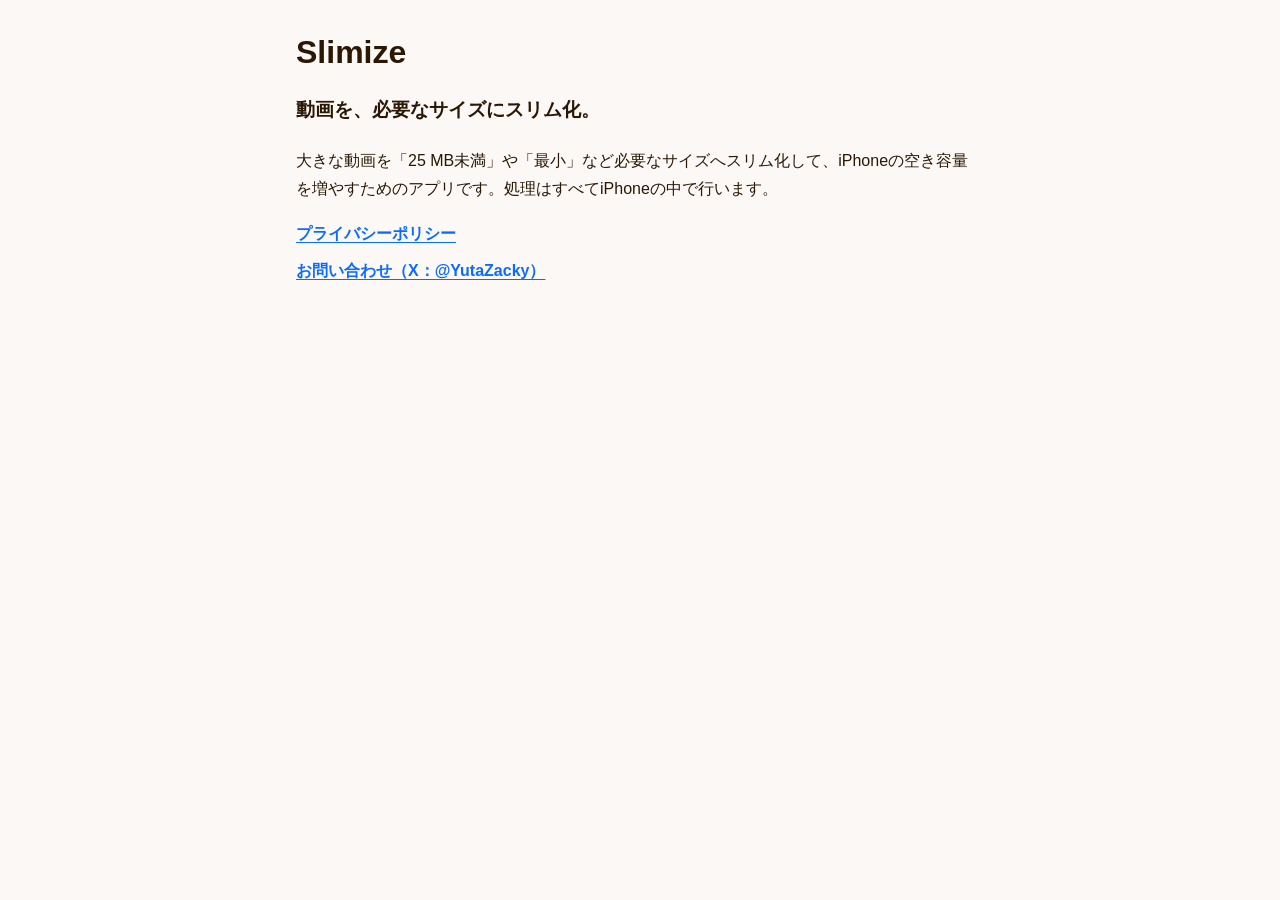
==== index.html @ 3fdb5a39 "Update site" ====
<!doctype html>
<html lang="ja">
<head>
  <meta charset="utf-8">
  <meta name="viewport" content="width=device-width, initial-scale=1">
  <title>Slimize</title>
  <meta name="description" content="動画を、必要なサイズにスリム化。iPhoneの容量を空けるためのアプリ Slimize">
  <link rel="stylesheet" href="style.css">
</head>
<body>
  <main class="page">
    <h1>Slimize</h1>
    <p class="lead">動画を、必要なサイズにスリム化。</p>
    <p>大きな動画を「25 MB未満」や「最小」など必要なサイズへスリム化して、iPhoneの空き容量を増やすためのアプリです。処理はすべてiPhoneの中で行います。</p>

    <ul class="links">
      <li><a href="privacy/">プライバシーポリシー</a></li>
      <li><a href="https://x.com/YutaZacky" rel="noopener">お問い合わせ（X：@YutaZacky）</a></li>
    </ul>
  </main>
</body>
</html>
---- style.css ----
/* 配色はアプリの Theme（docs/Slimize_デザインレギュレーション.md §2）に合わせる。アプリと同じくライトのみ。 */
:root {
  --brand: #ff9500;
  --ink: #2a1804;
  --accent: #0a6cff;
  --background: #fbf8f5;
  --surface: #ffffff;
  --track: #f0e9e1;
  --secondary: #6b5a48;
  color-scheme: light;
}

* { box-sizing: border-box; }

body {
  margin: 0;
  background: var(--background);
  color: var(--ink);
  font-family: -apple-system, BlinkMacSystemFont, "Hiragino Sans", "Hiragino Kaku Gothic ProN", "Noto Sans JP", sans-serif;
  line-height: 1.8;
  -webkit-text-size-adjust: 100%;
}

.page {
  max-width: 720px;
  margin: 0 auto;
  padding: 32px 16px 64px;
}

h1 {
  font-size: 2rem;
  font-weight: 800;
  line-height: 1.3;
  margin: 0 0 8px;
}

h2 {
  font-size: 1.15rem;
  margin: 32px 0 8px;
  padding-bottom: 4px;
  border-bottom: 2px solid var(--track);
}

p, li { overflow-wrap: anywhere; }

ul { padding-left: 1.4em; }

/* 背景色の上の差し色は 4.31:1 のため、リンクは下線＋太字で読みやすさを補う（レギュレーション §2-2） */
a {
  color: var(--accent);
  font-weight: 600;
  text-underline-offset: 3px;
}

.meta, .breadcrumb {
  color: var(--secondary);
  font-size: 0.9rem;
  margin: 0;
}

.lead {
  font-size: 1.2rem;
  font-weight: 700;
}

.card {
  background: var(--surface);
  border-radius: 16px;
  padding: 14px 16px;
  margin-top: 24px;
  box-shadow: 0 1px 3px rgba(42, 24, 4, 0.06);
}

.card h2 {
  margin-top: 0;
  border-bottom: none;
}

.links { list-style: none; padding: 0; }
.links li { margin: 8px 0; }

hr {
  border: none;
  border-top: 2px solid var(--track);
  margin: 48px 0 0;
}
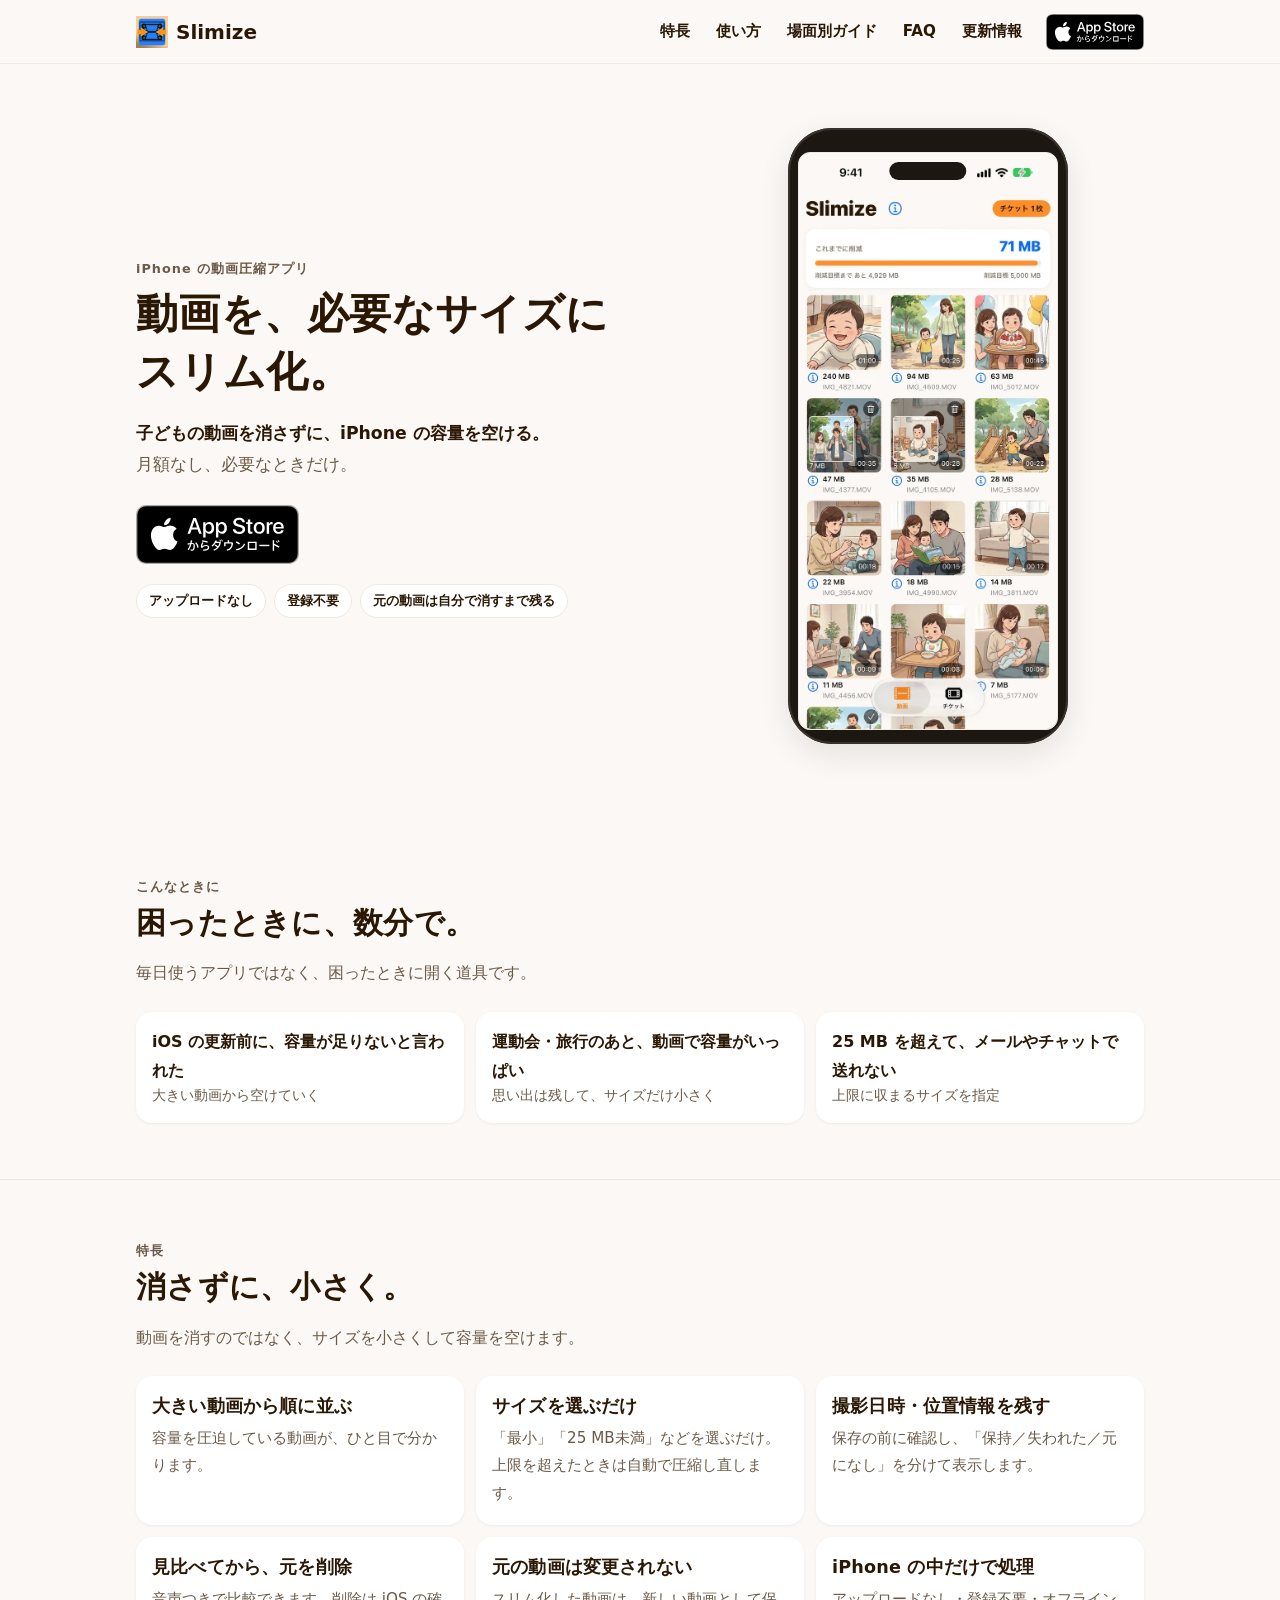
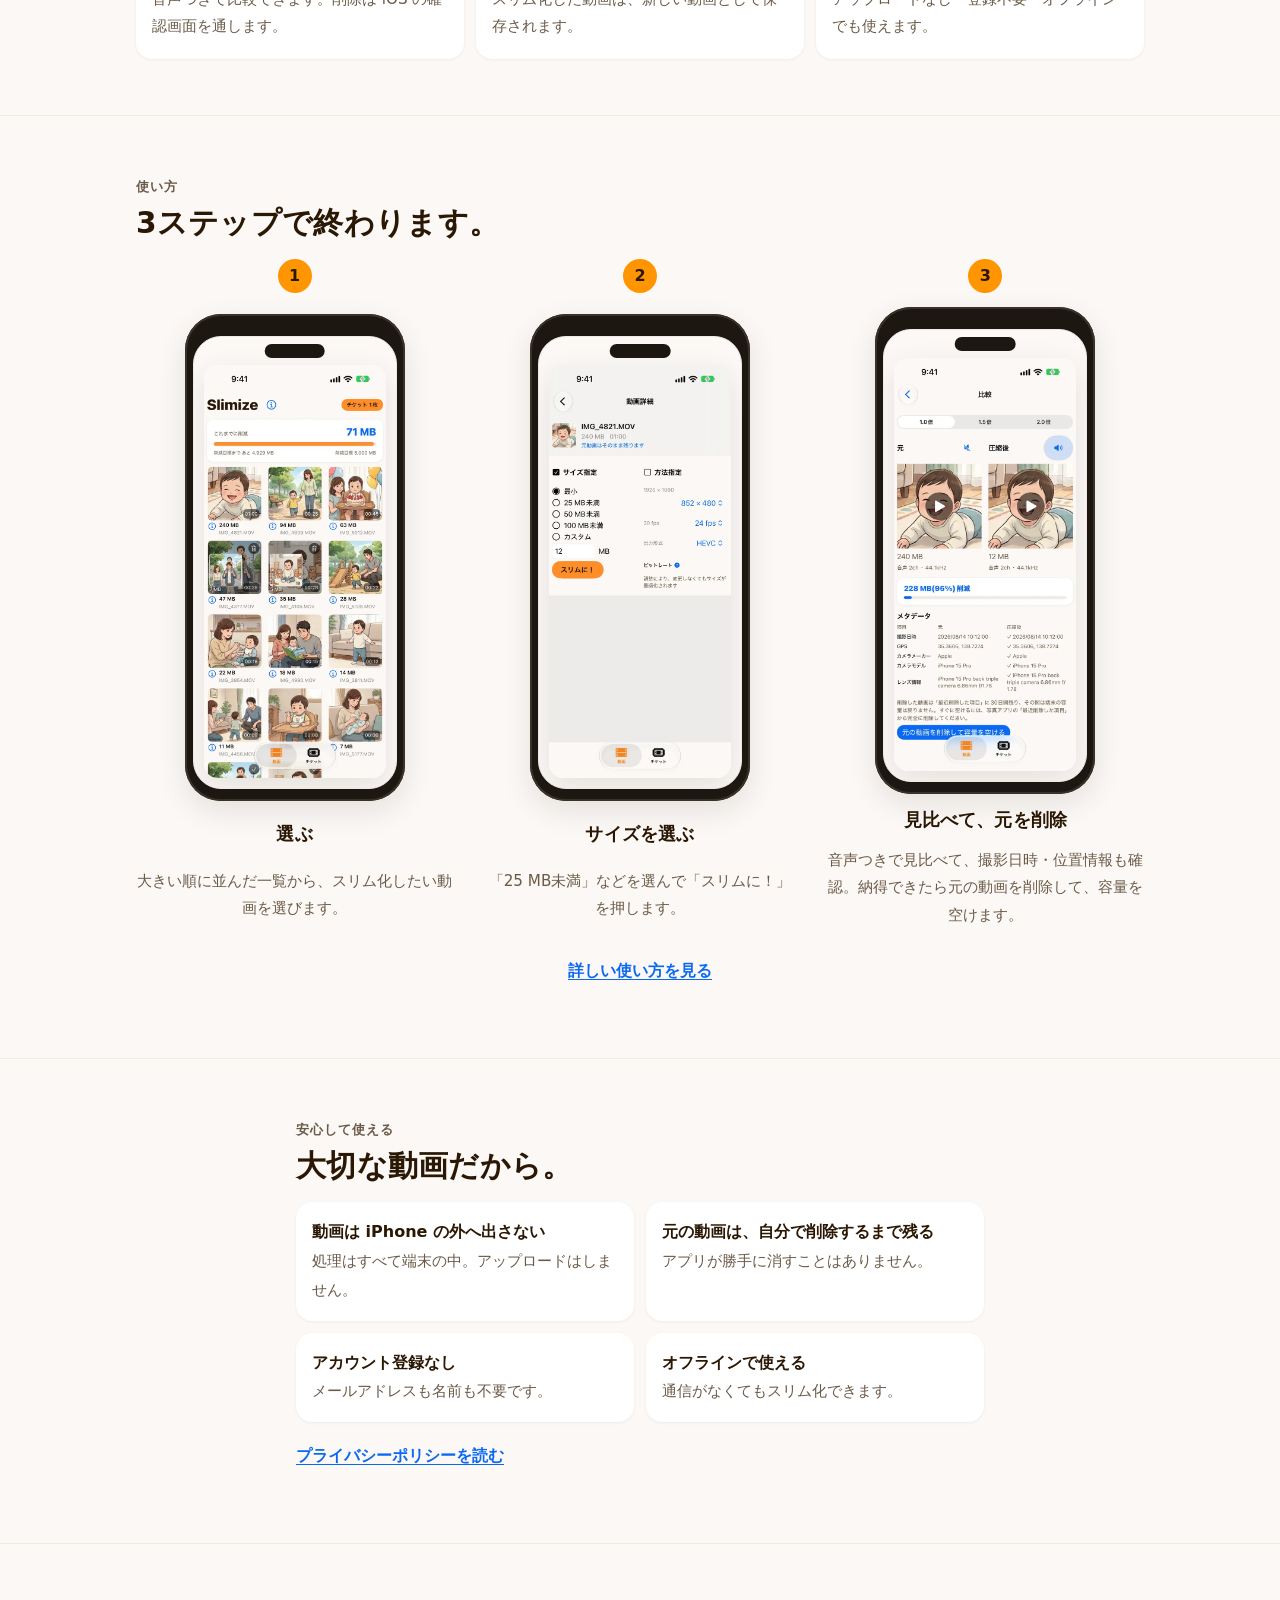
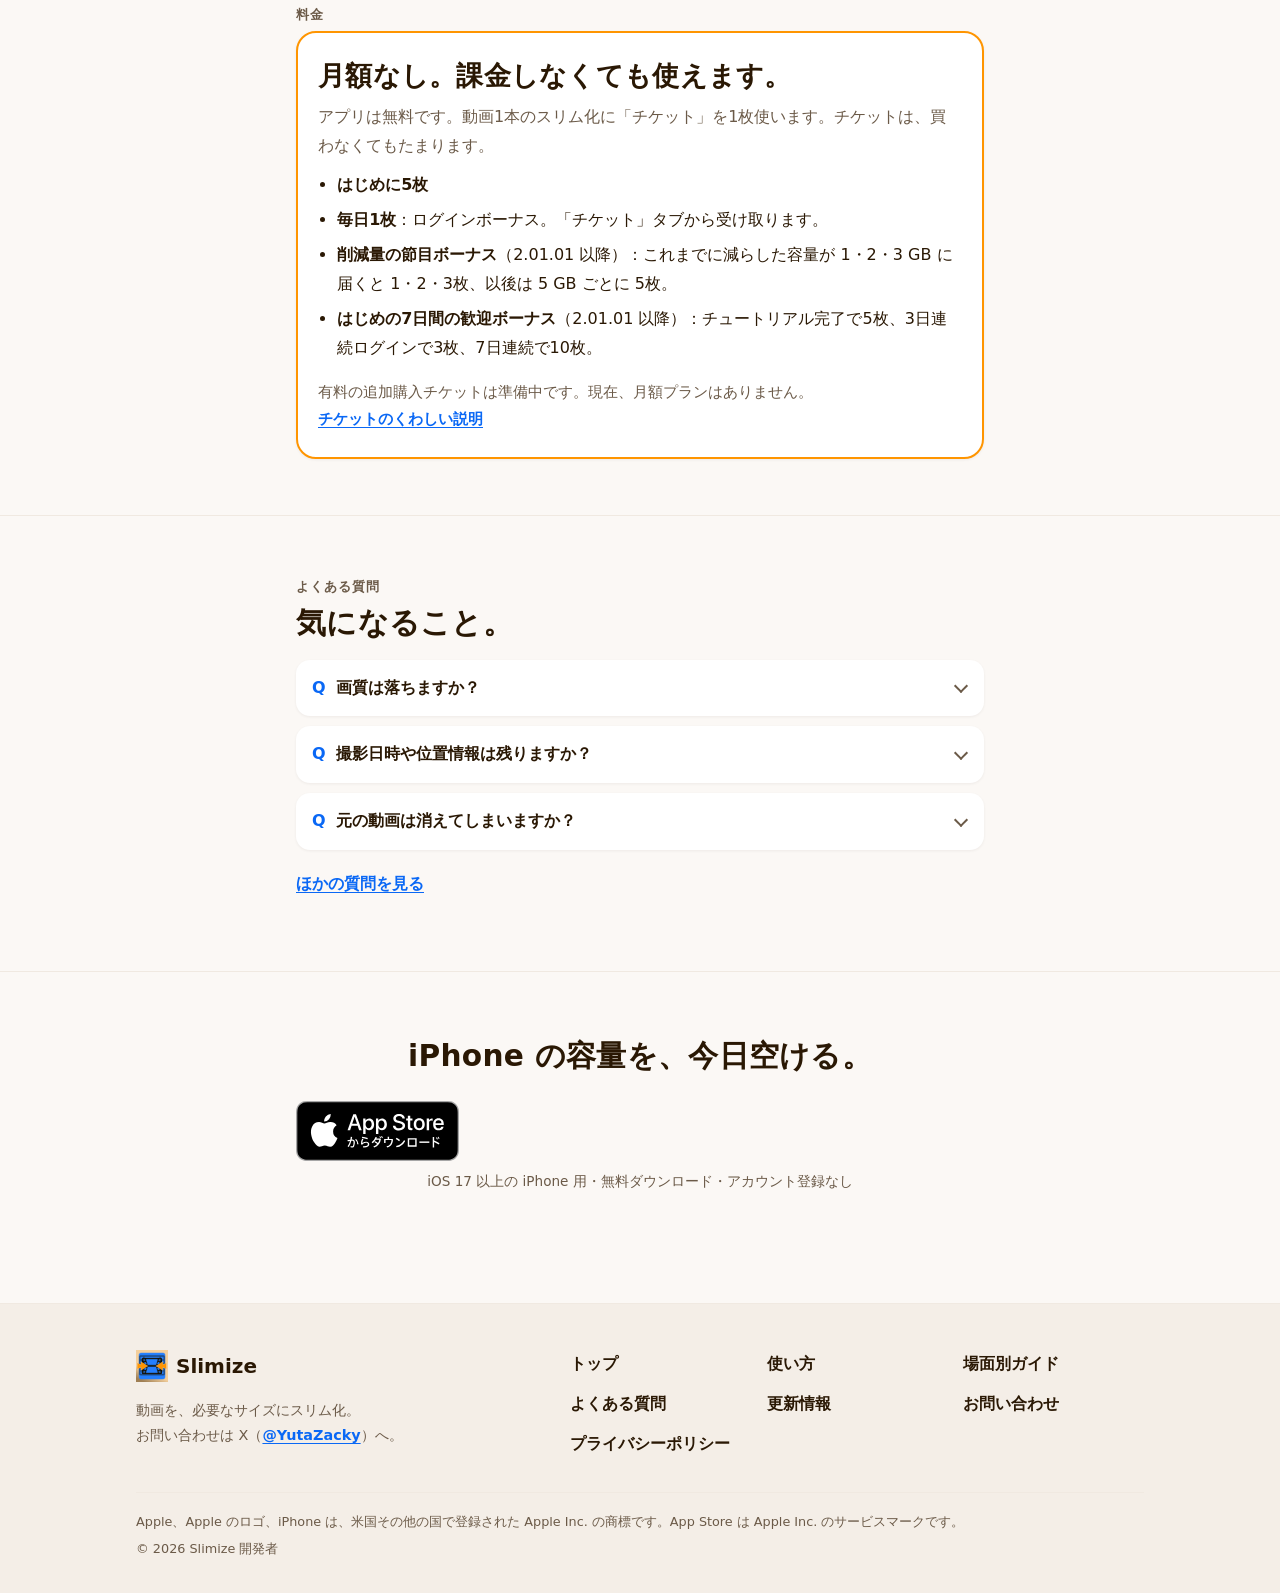
==== commit fa630b41: "Update site" ====
--- a/index.html
+++ b/index.html
@@ -1,22 +1,175 @@
 <!doctype html>
 <html lang="ja">
 <head>
-  <meta charset="utf-8">
-  <meta name="viewport" content="width=device-width, initial-scale=1">
-  <title>Slimize</title>
-  <meta name="description" content="動画を、必要なサイズにスリム化。iPhoneの容量を空けるためのアプリ Slimize">
-  <link rel="stylesheet" href="style.css">
+<meta charset="utf-8">
+<meta name="viewport" content="width=device-width, initial-scale=1, viewport-fit=cover">
+<title>Slimize - 動画圧縮・ストレージの空き容量を整理</title>
+<meta name="description" content="子どもの動画を消さずに、iPhone の容量を空ける動画圧縮アプリ。サイズを選ぶだけでスリム化、撮影日時・位置情報も残します。月額なし、登録不要、処理は端末の中だけ。">
+<meta name="theme-color" content="#FBF8F5">
+<meta name="color-scheme" content="light">
+<meta name="apple-itunes-app" content="app-id=6816337865">
+<meta property="og:type" content="website">
+<meta property="og:site_name" content="Slimize">
+<meta property="og:title" content="Slimize - 動画圧縮・ストレージの空き容量を整理">
+<meta property="og:description" content="子どもの動画を消さずに、iPhone の容量を空ける動画圧縮アプリ。サイズを選ぶだけでスリム化、撮影日時・位置情報も残します。月額なし、登録不要、処理は端末の中だけ。">
+<meta name="twitter:card" content="summary_large_image">
+<link rel="icon" type="image/png" sizes="32x32" href="assets/favicon-32.png">
+<link rel="apple-touch-icon" href="assets/apple-touch-icon.png">
+<link rel="canonical" href="https://zackyuta.github.io/slimize-site/">
+<meta property="og:url" content="https://zackyuta.github.io/slimize-site/">
+<link rel="stylesheet" href="style.css">
+<script type="application/ld+json">
+{
+  "@context": "https://schema.org",
+  "@type": "SoftwareApplication",
+  "name": "Slimize",
+  "operatingSystem": "iOS 17.0 以上",
+  "applicationCategory": "UtilitiesApplication",
+  "description": "動画を必要なサイズにスリム化して、iPhone の容量を空けるアプリ。撮影日時・位置情報を残し、元の動画と見比べてから削除できます。",
+  "offers": {
+    "@type": "Offer",
+    "price": "0",
+    "priceCurrency": "JPY"
+  },
+  "url": "https://apps.apple.com/jp/app/id6816337865"
+}
+</script>
 </head>
 <body>
-  <main class="page">
-    <h1>Slimize</h1>
-    <p class="lead">動画を、必要なサイズにスリム化。</p>
-    <p>大きな動画を「25 MB未満」や「最小」など必要なサイズへスリム化して、iPhoneの空き容量を増やすためのアプリです。処理はすべてiPhoneの中で行います。</p>
+<a class="skip-link" href="#main">本文へ移動</a>
+<header class="site-header">
+  <div class="header-inner">
+    <a class="logo" href="./"><img class="logo-img" src="assets/icon-96.png" width="32" height="32" alt=""><span>Slimize</span></a>
+    <nav class="nav-desktop" aria-label="メインメニュー">
+      <a href="#features">特長</a><a href="how-to/">使い方</a><a href="guide/">場面別ガイド</a><a href="faq/">FAQ</a><a href="updates/">更新情報</a>
+    </nav>
+    <details class="nav-mobile">
+      <summary aria-label="メニューを開く"><span class="bars" aria-hidden="true"></span>メニュー</summary>
+      <nav aria-label="メインメニュー"><ul><li><a href="#features">特長</a></li><li><a href="how-to/">使い方</a></li><li><a href="guide/">場面別ガイド</a></li><li><a href="faq/">FAQ</a></li><li><a href="updates/">更新情報</a></li><li><a href="support/">お問い合わせ</a></li></ul></nav>
+    </details>
+    <a class="badge-store compact" href="https://apps.apple.com/jp/app/id6816337865" rel="noopener"><img src="assets/badge-appstore-ja.svg" width="98" height="36" alt="App Store からダウンロード"></a>
+  </div>
+</header>
+<main id="main">
 
-    <ul class="links">
-      <li><a href="privacy/">プライバシーポリシー</a></li>
-      <li><a href="https://x.com/YutaZacky" rel="noopener">お問い合わせ（X：@YutaZacky）</a></li>
+<section class="hero">
+  <div class="container-wide hero-grid">
+    <div>
+      <span class="eyebrow">iPhone の動画圧縮アプリ</span>
+      <h1>動画を、<span class="nowrap">必要なサイズに</span><span class="nowrap">スリム化。</span></h1>
+      <p class="hero-sub"><strong><span class="nowrap">子どもの動画を消さずに、</span><span class="nowrap">iPhone の容量を空ける。</span></strong><br>月額なし、必要なときだけ。</p>
+      <a class="badge-store" href="https://apps.apple.com/jp/app/id6816337865" rel="noopener"><img src="assets/badge-appstore-ja.svg" width="163" height="60" alt="App Store からダウンロード"></a>
+      <ul class="hero-points" aria-label="安心のポイント">
+        <li>アップロードなし</li><li>登録不要</li><li>元の動画は自分で消すまで残る</li>
+      </ul>
+    </div>
+    <div><div class="phone"><div class="phone-screen shot"><img src="assets/shots/home.webp" width="640" height="1390" alt="Slimize のホーム画面。これまでに削減した容量と、容量の大きい順に並んだ動画の一覧"></div></div></div>
+  </div>
+</section>
+
+<section class="section" aria-labelledby="scenes-title">
+  <div class="container-wide">
+    <span class="eyebrow">こんなときに</span>
+    <h2 id="scenes-title">困ったときに、数分で。</h2>
+    <p class="section-lead">毎日使うアプリではなく、困ったときに開く道具です。</p>
+    <div class="scenes">
+      <a class="scene" href="guide/#ios-update"><span class="scene-text">iOS の更新前に、容量が足りないと言われた<small>大きい動画から空けていく</small></span><span class="chev" aria-hidden="true">›</span></a>
+      <a class="scene" href="guide/#after-event"><span class="scene-text">運動会・旅行のあと、動画で容量がいっぱい<small>思い出は残して、サイズだけ小さく</small></span><span class="chev" aria-hidden="true">›</span></a>
+      <a class="scene" href="guide/#for-sending"><span class="scene-text">25 MB を超えて、メールやチャットで送れない<small>上限に収まるサイズを指定</small></span><span class="chev" aria-hidden="true">›</span></a>
+    </div>
+  </div>
+</section>
+
+<section class="section" id="features" aria-labelledby="features-title">
+  <div class="container-wide">
+    <span class="eyebrow">特長</span>
+    <h2 id="features-title">消さずに、小さく。</h2>
+    <p class="section-lead">動画を消すのではなく、サイズを小さくして容量を空けます。</p>
+    <ul class="features"><li class="feature"><h3>大きい動画から順に並ぶ</h3><p>容量を圧迫している動画が、ひと目で分かります。</p></li><li class="feature"><h3>サイズを選ぶだけ</h3><p>「最小」「25 MB未満」などを選ぶだけ。上限を超えたときは自動で圧縮し直します。</p></li><li class="feature"><h3>撮影日時・位置情報を残す</h3><p>保存の前に確認し、「保持／失われた／元になし」を分けて表示します。</p></li><li class="feature"><h3>見比べてから、元を削除</h3><p>音声つきで比較できます。削除は iOS の確認画面を通します。</p></li><li class="feature"><h3>元の動画は変更されない</h3><p>スリム化した動画は、新しい動画として保存されます。</p></li><li class="feature"><h3>iPhone の中だけで処理</h3><p>アップロードなし・登録不要・オフラインでも使えます。</p></li></ul>
+  </div>
+</section>
+
+<section class="section" aria-labelledby="steps-title">
+  <div class="container-wide">
+    <span class="eyebrow">使い方</span>
+    <h2 id="steps-title">3ステップで終わります。</h2>
+    <p class="swipe-hint">左右にスクロールして、3つのステップを見られます ›</p>
+    <ol class="steps" tabindex="0" aria-label="3つのステップ">
+      <li class="step"><span class="step-num">1</span><div class="phone sm"><div class="phone-screen shot"><img src="assets/shots/home.webp" width="640" height="1390" alt="ホーム画面。動画が容量の大きい順に並んでいる" loading="lazy"></div></div><h3>選ぶ</h3><p>大きい順に並んだ一覧から、スリム化したい動画を選びます。</p></li>
+      <li class="step"><span class="step-num">2</span><div class="phone sm"><div class="phone-screen shot"><img src="assets/shots/detail.webp" width="640" height="1390" alt="動画の詳細画面。最小、25 MB未満などのサイズ指定と、スリムに！ボタン" loading="lazy"></div></div><h3>サイズを選ぶ</h3><p>「25 MB未満」などを選んで「スリムに！」を押します。</p></li>
+      <li class="step"><span class="step-num">3</span><div class="phone sm"><div class="phone-screen shot"><img src="assets/shots/comparison.webp" width="640" height="1390" alt="比較画面。元の動画と圧縮後を並べて再生でき、削減量が表示されている" loading="lazy"></div></div><h3>見比べて、元を削除</h3><p>音声つきで見比べて、撮影日時・位置情報も確認。納得できたら元の動画を削除して、容量を空けます。</p></li>
+    </ol>
+    <p style="text-align:center;margin-top:28px"><a href="how-to/">詳しい使い方を見る</a></p>
+  </div>
+</section>
+
+<section class="section" aria-labelledby="trust-title">
+  <div class="container">
+    <span class="eyebrow">安心して使える</span>
+    <h2 id="trust-title">大切な動画だから。</h2>
+    <ul class="trust">
+      <li><span><strong>動画は iPhone の外へ出さない</strong><span class="desc">処理はすべて端末の中。アップロードはしません。</span></span></li>
+      <li><span><strong>元の動画は、自分で削除するまで残る</strong><span class="desc">アプリが勝手に消すことはありません。</span></span></li>
+      <li><span><strong>アカウント登録なし</strong><span class="desc">メールアドレスも名前も不要です。</span></span></li>
+      <li><span><strong>オフラインで使える</strong><span class="desc">通信がなくてもスリム化できます。</span></span></li>
     </ul>
-  </main>
+    <p><a href="privacy/">プライバシーポリシーを読む</a></p>
+  </div>
+</section>
+
+<section class="section" aria-labelledby="price-title">
+  <div class="container">
+    <span class="eyebrow">料金</span>
+    <div class="price-card">
+      <h2 id="price-title" class="price-head">月額なし。課金しなくても使えます。</h2>
+      <p>アプリは無料です。動画1本のスリム化に「チケット」を1枚使います。チケットは、買わなくてもたまります。</p>
+      <ul class="ticket-ways">
+        <li><strong>はじめに5枚</strong></li>
+        <li><strong>毎日1枚</strong>：ログインボーナス。「チケット」タブから受け取ります。</li>
+        <li><strong>削減量の節目ボーナス</strong>（2.01.01 以降）：これまでに減らした容量が 1・2・3 GB に届くと 1・2・3枚、以後は 5 GB ごとに 5枚。</li>
+        <li><strong>はじめの7日間の歓迎ボーナス</strong>（2.01.01 以降）：チュートリアル完了で5枚、3日連続ログインで3枚、7日連続で10枚。</li>
+      </ul>
+      <p class="price-note">有料の追加購入チケットは準備中です。現在、月額プランはありません。</p>
+      <p class="price-note"><a href="how-to/#tickets">チケットのくわしい説明</a></p>
+      <!-- TODO(課金の公開後): 追加購入チケットの価格（10枚150円・30枚300円・100枚750円）を載せるときは、App Store の掲載と合わせて直す（設計書 §4-5） -->
+    </div>
+  </div>
+</section>
+
+<section class="section" aria-labelledby="faq-title">
+  <div class="container">
+    <span class="eyebrow">よくある質問</span>
+    <h2 id="faq-title">気になること。</h2>
+    <div class="faq"><details><summary>画質は落ちますか？</summary><div class="answer"><p>サイズを小さくするために圧縮するので、元の動画より画質が下がることがあります。スリム化したあとに元の動画と並べて見比べられるので、納得できてから元の動画を削除するかどうかを決められます。</p></div></details>
+<details><summary>撮影日時や位置情報は残りますか？</summary><div class="answer"><p>残すように処理し、保存の前に確認します。確認の結果は「保持」「失われた」「元になし」に分けて表示するので、残ったかどうかがその場で分かります。</p></div></details>
+<details><summary>元の動画は消えてしまいますか？</summary><div class="answer"><p>自動では消えません。スリム化した動画は新しい動画として保存され、元の動画は変更されません。元の動画を削除するのは、比較画面であなたが削除を選び、iOS の確認画面で許可したときだけです。</p></div></details></div>
+    <p style="margin-top:20px"><a href="faq/">ほかの質問を見る</a></p>
+  </div>
+</section>
+
+<section class="final-cta section">
+  <div class="container">
+    <h2>iPhone の容量を、今日空ける。</h2>
+    <a class="badge-store" href="https://apps.apple.com/jp/app/id6816337865" rel="noopener"><img src="assets/badge-appstore-ja.svg" width="163" height="60" alt="App Store からダウンロード"></a>
+    <p class="cta-note">iOS 17 以上の iPhone 用・無料ダウンロード・アカウント登録なし</p>
+  </div>
+</section>
+
+</main>
+<footer class="site-footer">
+  <div class="container-wide">
+    <div class="footer-grid">
+      <div class="footer-brand">
+        <a class="logo" href="./"><img class="logo-img" src="assets/icon-96.png" width="32" height="32" alt=""><span>Slimize</span></a>
+        <p>動画を、必要なサイズにスリム化。<br>お問い合わせは X（<a href="https://x.com/YutaZacky" rel="noopener">@YutaZacky</a>）へ。</p>
+      </div>
+      <nav class="footer-nav" aria-label="サイト内のページ"><ul><li><a href="./">トップ</a></li><li><a href="how-to/">使い方</a></li><li><a href="guide/">場面別ガイド</a></li><li><a href="faq/">よくある質問</a></li><li><a href="updates/">更新情報</a></li><li><a href="support/">お問い合わせ</a></li><li><a href="privacy/">プライバシーポリシー</a></li></ul></nav>
+    </div>
+    <div class="legal">
+      <p>Apple、Apple のロゴ、iPhone は、米国その他の国で登録された Apple Inc. の商標です。App Store は Apple Inc. のサービスマークです。</p>
+      <p>&copy; 2026 Slimize 開発者</p>
+    </div>
+  </div>
+</footer>
 </body>
 </html>
--- a/style.css
+++ b/style.css
@@ -1,86 +1,528 @@
-/* 配色はアプリの Theme（docs/Slimize_デザインレギュレーション.md §2）に合わせる。アプリと同じくライトのみ。 */
+/* =========================================================
+   Slimize 公式サイト 共通スタイル
+   配色・文字は docs/Slimize_デザインレギュレーション.md §2 の
+   Theme（ライト値）に合わせる。サイトはライト固定（設計書 §6）。
+   外部の読み込みなし・JavaScript なし。
+   ========================================================= */
+
 :root {
-  --brand: #ff9500;
-  --ink: #2a1804;
-  --accent: #0a6cff;
-  --background: #fbf8f5;
-  --surface: #ffffff;
-  --track: #f0e9e1;
-  --secondary: #6b5a48;
   color-scheme: light;
-}
-
-* { box-sizing: border-box; }
+
+  /* Theme トークン（ライト） */
+  --brand: #FF9500;      /* 押す・進む（CTA、カプセル、ゲージ） */
+  --on-brand: #2A1804;   /* オレンジ面の上の文字（白は 2.20:1 で不可） */
+  --ink: #2A1804;        /* 本文・見出し */
+  --accent: #0A68F5;     /* 知る・読む（リンク、削減量、i/?） */
+  --background: #FBF8F5; /* 画面の背景 */
+  --surface: #FFFFFF;    /* カード面 */
+  --track: #F0E9E1;      /* ゲージの下地 */
+  --secondary: #6B5A48;  /* 補助テキスト（小さい文字も可） */
+  --tertiary: #8A7866;   /* 装飾のみ。読ませる文字に使わない */
+  --destructive: #FF3B30;/* システムの赤（削除） */
+
+  /* 形（§4） */
+  --radius: 16px;
+  --card-pad-x: 16px;
+  --card-pad-y: 14px;
+  --shadow: 0 1px 3px rgba(42, 24, 4, .06);
+  --shadow-lg: 0 10px 30px rgba(42, 24, 4, .10);
+
+  --gutter: 16px;
+  --measure: 720px;
+  --wide: 1040px;
+
+  --font: -apple-system, BlinkMacSystemFont, "Hiragino Sans", "Hiragino Kaku Gothic ProN",
+          "Noto Sans JP", "Yu Gothic", Meiryo, system-ui, sans-serif;
+}
+
+*, *::before, *::after { box-sizing: border-box; }
+
+html { -webkit-text-size-adjust: 100%; scroll-behavior: smooth; }
+@media (prefers-reduced-motion: reduce) { html { scroll-behavior: auto; } }
 
 body {
   margin: 0;
   background: var(--background);
   color: var(--ink);
-  font-family: -apple-system, BlinkMacSystemFont, "Hiragino Sans", "Hiragino Kaku Gothic ProN", "Noto Sans JP", sans-serif;
+  font-family: var(--font);
+  font-size: 16px;
   line-height: 1.8;
-  -webkit-text-size-adjust: 100%;
-}
-
-.page {
-  max-width: 720px;
-  margin: 0 auto;
-  padding: 32px 16px 64px;
-}
-
-h1 {
-  font-size: 2rem;
-  font-weight: 800;
-  line-height: 1.3;
-  margin: 0 0 8px;
-}
-
-h2 {
-  font-size: 1.15rem;
-  margin: 32px 0 8px;
-  padding-bottom: 4px;
-  border-bottom: 2px solid var(--track);
-}
-
-p, li { overflow-wrap: anywhere; }
-
-ul { padding-left: 1.4em; }
-
-/* 背景色の上の差し色は 4.31:1 のため、リンクは下線＋太字で読みやすさを補う（レギュレーション §2-2） */
-a {
-  color: var(--accent);
-  font-weight: 600;
-  text-underline-offset: 3px;
-}
-
-.meta, .breadcrumb {
-  color: var(--secondary);
-  font-size: 0.9rem;
-  margin: 0;
-}
-
-.lead {
-  font-size: 1.2rem;
-  font-weight: 700;
-}
-
+  overflow-wrap: anywhere;
+  line-break: strict;
+}
+
+img { max-width: 100%; height: auto; display: block; }
+
+h1, h2, h3 { line-height: 1.4; margin: 0 0 .5em; font-weight: 800; letter-spacing: .01em; }
+h1 { font-size: clamp(1.75rem, 6.5vw, 2.6rem); }
+h2 { font-size: clamp(1.35rem, 4.8vw, 1.85rem); }
+h3 { font-size: 1.1rem; }
+p { margin: 0 0 1em; }
+
+/* リンク: ブルー＋下線＋太字（背景上 4.60:1 のため下線で補う） */
+a { color: var(--accent); font-weight: 700; text-decoration: underline; text-underline-offset: .2em; }
+a:hover { text-decoration-thickness: 2px; }
+
+:focus-visible { outline: 3px solid var(--accent); outline-offset: 2px; border-radius: 6px; }
+
+/* スキップリンク */
+.skip-link {
+  position: absolute; left: 8px; top: -100px; z-index: 100;
+  background: var(--surface); padding: 10px 14px; border-radius: 10px; box-shadow: var(--shadow-lg);
+}
+.skip-link:focus { top: 8px; }
+
+.visually-hidden {
+  position: absolute !important; width: 1px; height: 1px; padding: 0; margin: -1px;
+  overflow: hidden; clip: rect(0 0 0 0); white-space: nowrap; border: 0;
+}
+
+/* ---------- レイアウト ---------- */
+.container { max-width: var(--measure); margin: 0 auto; padding: 0 var(--gutter); }
+.container-wide { max-width: var(--wide); margin: 0 auto; padding: 0 var(--gutter); }
+
+.section { padding: 56px 0; }
+.section + .section { border-top: 1px solid var(--track); }
+.section-lead { color: var(--secondary); margin-bottom: 1.5em; }
+.eyebrow {
+  display: inline-block; font-size: .8rem; font-weight: 800; letter-spacing: .08em;
+  color: var(--secondary); margin-bottom: .4em;
+}
+
+/* ---------- ヘッダー ---------- */
+.site-header {
+  position: sticky; top: 0; z-index: 50;
+  background: rgba(251, 248, 245, .94);
+  -webkit-backdrop-filter: saturate(160%) blur(10px);
+  backdrop-filter: saturate(160%) blur(10px);
+  border-bottom: 1px solid var(--track);
+}
+.header-inner {
+  max-width: var(--wide); margin: 0 auto; padding: 8px var(--gutter);
+  display: flex; align-items: center; gap: 12px; min-height: 60px;
+}
+.logo {
+  display: inline-flex; align-items: center; gap: 8px;
+  color: var(--ink); text-decoration: none; font-weight: 900; font-size: 1.25rem;
+  min-height: 44px; margin-right: auto;
+}
+.logo-mark {
+  width: 30px; height: 30px; border-radius: 8px; background: var(--brand);
+  display: grid; place-items: center; flex: none;
+}
+.logo-mark::before {
+  content: ""; width: 14px; height: 4px; border-radius: 2px; background: var(--on-brand);
+  box-shadow: 0 -6px 0 -0px var(--on-brand), 0 6px 0 var(--on-brand);
+  clip-path: inset(0 0 0 0);
+}
+
+.nav-desktop { display: none; }
+.nav-desktop a {
+  color: var(--ink); text-decoration: none; font-weight: 700; font-size: .95rem;
+  padding: 10px 12px; border-radius: 10px; min-height: 44px; display: inline-flex; align-items: center;
+}
+.nav-desktop a:hover { background: var(--track); }
+.nav-desktop a[aria-current="page"] { color: var(--accent); }
+
+/* スマホのメニュー（<details>、JS なし） */
+.nav-mobile { position: relative; }
+.nav-mobile summary {
+  list-style: none; cursor: pointer; min-height: 44px; min-width: 44px;
+  display: inline-flex; align-items: center; justify-content: center; gap: 6px;
+  padding: 0 12px; border-radius: 12px; font-weight: 700; font-size: .9rem;
+  border: 1px solid var(--track); background: var(--surface);
+}
+.nav-mobile summary::-webkit-details-marker { display: none; }
+.nav-mobile summary .bars,
+.nav-mobile summary .bars::before,
+.nav-mobile summary .bars::after {
+  display: block; width: 16px; height: 2px; border-radius: 1px; background: var(--ink); position: relative;
+}
+.nav-mobile summary .bars::before, .nav-mobile summary .bars::after { content: ""; position: absolute; left: 0; }
+.nav-mobile summary .bars::before { top: -5px; }
+.nav-mobile summary .bars::after { top: 5px; }
+.nav-mobile[open] summary { background: var(--track); }
+.nav-mobile ul {
+  position: absolute; right: 0; top: calc(100% + 8px); width: min(260px, calc(100vw - 32px));
+  margin: 0; padding: 8px; list-style: none;
+  background: var(--surface); border-radius: var(--radius); box-shadow: var(--shadow-lg);
+}
+.nav-mobile li a {
+  display: flex; align-items: center; min-height: 48px; padding: 0 12px; border-radius: 10px;
+  color: var(--ink); text-decoration: none;
+}
+.nav-mobile li a:hover { background: var(--background); }
+.nav-mobile li a[aria-current="page"] { color: var(--accent); }
+
+@media (min-width: 860px) {
+  .nav-desktop { display: flex; gap: 2px; }
+  .nav-mobile { display: none; }
+}
+
+/* ---------- ボタン ---------- */
+/* TODO(実装時): Apple 公式の「App Store からダウンロード」バッジ（日本語版）を
+   assets/ に置き、.btn-store の中身を <img> に差し替える（設計書 §5-3）。 */
+.btn-store {
+  display: inline-flex; align-items: center; gap: 10px;
+  background: var(--brand); color: var(--on-brand);
+  text-decoration: none; font-weight: 800; font-size: 1.05rem;
+  min-height: 54px; padding: 8px 22px; border-radius: 14px;
+  box-shadow: 0 2px 0 rgba(42, 24, 4, .12);
+  transition: transform .15s ease, box-shadow .15s ease;
+}
+.btn-store:hover { text-decoration: none; transform: translateY(-1px); box-shadow: 0 6px 16px rgba(255, 149, 0, .35); }
+.btn-store:active { transform: translateY(0); }
+.btn-store .sub { display: block; font-size: .72rem; font-weight: 700; opacity: .85; line-height: 1.2; }
+.btn-store .main { display: block; line-height: 1.3; }
+.btn-store .arrow { font-size: 1.2rem; line-height: 1; }
+@media (prefers-reduced-motion: reduce) { .btn-store { transition: none; } .btn-store:hover { transform: none; } }
+
+.btn-store.compact { min-height: 44px; padding: 6px 14px; font-size: .9rem; border-radius: 12px; }
+
+.btn-secondary {
+  display: inline-flex; align-items: center; min-height: 48px; padding: 8px 18px;
+  border-radius: 14px; background: var(--surface); border: 1px solid var(--track);
+  box-shadow: var(--shadow);
+}
+
+.cta-note { font-size: .85rem; color: var(--secondary); margin-top: .6em; }
+
+/* ---------- カード ---------- */
 .card {
-  background: var(--surface);
-  border-radius: 16px;
-  padding: 14px 16px;
-  margin-top: 24px;
-  box-shadow: 0 1px 3px rgba(42, 24, 4, 0.06);
-}
-
-.card h2 {
-  margin-top: 0;
-  border-bottom: none;
-}
-
-.links { list-style: none; padding: 0; }
-.links li { margin: 8px 0; }
-
-hr {
-  border: none;
-  border-top: 2px solid var(--track);
-  margin: 48px 0 0;
-}
+  background: var(--surface); border-radius: var(--radius);
+  padding: var(--card-pad-y) var(--card-pad-x); box-shadow: var(--shadow);
+}
+
+/* ---------- パンくず ---------- */
+.breadcrumb { font-size: .85rem; color: var(--secondary); padding-top: 20px; }
+.breadcrumb ol { list-style: none; margin: 0; padding: 0; display: flex; flex-wrap: wrap; gap: 4px; }
+.breadcrumb li + li::before { content: "›"; margin-right: 4px; color: var(--secondary); }
+.breadcrumb a { font-weight: 700; }
+
+.page-head { padding: 12px 0 8px; }
+.page-head p { color: var(--secondary); }
+
+/* =========================================================
+   トップ
+   ========================================================= */
+.hero { padding: 36px 0 48px; overflow: hidden; }
+.hero-grid { display: grid; gap: 32px; align-items: center; }
+.hero h1 { margin-bottom: .4em; }
+.hero h1 .nowrap, .hero-sub .nowrap { white-space: nowrap; }
+.hero-sub { font-size: 1.08rem; color: var(--secondary); margin-bottom: 1.4em; }
+.hero-sub strong { color: var(--ink); }
+.hero-points { list-style: none; padding: 0; margin: 20px 0 0; display: flex; flex-wrap: wrap; gap: 8px; }
+.hero-points li {
+  font-size: .82rem; font-weight: 700; color: var(--ink);
+  background: var(--surface); border: 1px solid var(--track); border-radius: 999px; padding: 4px 12px;
+}
+@media (min-width: 860px) {
+  .hero { padding: 64px 0 72px; }
+  .hero-grid { grid-template-columns: 1.1fr .9fr; gap: 48px; }
+}
+
+/* こんなときに */
+.scenes { display: grid; gap: 12px; }
+.scene {
+  display: grid; grid-template-columns: auto 1fr auto; gap: 14px; align-items: center;
+  text-decoration: none; color: var(--ink); font-weight: 700;
+  background: var(--surface); border-radius: var(--radius); padding: 16px; box-shadow: var(--shadow);
+  min-height: 72px;
+}
+.scene:hover { box-shadow: var(--shadow-lg); text-decoration: none; }
+.scene .scene-icon {
+  width: 44px; height: 44px; border-radius: 12px; display: grid; place-items: center;
+  background: var(--background); font-size: 1.4rem; line-height: 1;
+}
+.scene .scene-text small { display: block; font-weight: 400; color: var(--secondary); font-size: .85rem; line-height: 1.6; }
+.scene .chev { color: var(--accent); font-size: 1.3rem; }
+@media (min-width: 860px) { .scenes { grid-template-columns: repeat(3, 1fr); } .scene { grid-template-columns: auto 1fr; } .scene .chev { display: none; } }
+
+/* 特長 */
+.features { display: grid; gap: 12px; list-style: none; padding: 0; margin: 0; }
+.feature { background: var(--surface); border-radius: var(--radius); padding: 18px 16px; box-shadow: var(--shadow); }
+.feature h3 { display: flex; align-items: center; gap: 10px; margin-bottom: .35em; }
+.feature p { color: var(--secondary); margin: 0; font-size: .95rem; }
+.feature-icon {
+  flex: none; width: 36px; height: 36px; border-radius: 10px; display: grid; place-items: center;
+  background: #FFF1DD; color: var(--on-brand); font-size: 1.05rem; font-weight: 900;
+}
+@media (min-width: 640px) { .features { grid-template-columns: 1fr 1fr; } }
+@media (min-width: 960px) { .features { grid-template-columns: repeat(3, 1fr); } }
+
+/* 3ステップ */
+.steps { list-style: none; padding: 0; margin: 0; display: grid; gap: 28px; counter-reset: step; }
+.step { display: grid; gap: 14px; justify-items: center; text-align: center; }
+.step-num {
+  display: inline-grid; place-items: center; width: 34px; height: 34px; border-radius: 50%;
+  background: var(--brand); color: var(--on-brand); font-weight: 900;
+}
+.step h3 { margin: 0; }
+.step p { color: var(--secondary); font-size: .95rem; margin: 0; max-width: 28em; }
+@media (min-width: 860px) { .steps { grid-template-columns: repeat(3, 1fr); } }
+
+/* 安心 */
+.trust { display: grid; gap: 12px; list-style: none; padding: 0; margin: 0 0 20px; }
+.trust li {
+  display: grid; grid-template-columns: auto 1fr; gap: 12px; align-items: start;
+  background: var(--surface); border-radius: var(--radius); padding: 16px; box-shadow: var(--shadow);
+}
+.trust .check {
+  width: 28px; height: 28px; border-radius: 50%; display: grid; place-items: center;
+  background: #E7F0FE; color: var(--accent); font-weight: 900; font-size: .9rem; margin-top: 2px;
+}
+.trust strong { display: block; }
+.trust span.desc { color: var(--secondary); font-size: .92rem; }
+@media (min-width: 640px) { .trust { grid-template-columns: 1fr 1fr; } }
+
+/* 料金 */
+.price-card {
+  background: var(--surface); border-radius: 20px; padding: 24px 20px; box-shadow: var(--shadow);
+  border: 2px solid var(--brand);
+}
+.price-card .price-head { font-size: clamp(1.3rem, 5vw, 1.7rem); font-weight: 900; margin: 0 0 .3em; }
+.price-card p { color: var(--secondary); margin: 0; }
+
+/* 末尾 CTA */
+.final-cta { text-align: center; padding: 64px 0 72px; }
+.final-cta h2 { margin-bottom: .8em; }
+
+/* =========================================================
+   FAQ（<details>）
+   ========================================================= */
+.faq-group { margin-bottom: 36px; }
+.faq-group > h2 { font-size: 1.2rem; margin-bottom: .7em; }
+.faq { display: grid; gap: 10px; }
+.faq details { background: var(--surface); border-radius: 14px; box-shadow: var(--shadow); }
+.faq summary {
+  cursor: pointer; list-style: none; padding: 14px 48px 14px 16px; font-weight: 800; position: relative;
+  min-height: 52px; display: flex; align-items: center;
+}
+.faq summary::-webkit-details-marker { display: none; }
+.faq summary::before { content: "Q"; color: var(--accent); font-weight: 900; margin-right: 10px; flex: none; }
+.faq summary::after {
+  content: ""; position: absolute; right: 18px; top: 50%; width: 10px; height: 10px;
+  border-right: 2px solid var(--secondary); border-bottom: 2px solid var(--secondary);
+  transform: translateY(-70%) rotate(45deg); transition: transform .2s ease;
+}
+.faq details[open] summary::after { transform: translateY(-30%) rotate(-135deg); }
+@media (prefers-reduced-motion: reduce) { .faq summary::after { transition: none; } }
+.faq .answer { padding: 0 16px 16px 40px; color: var(--ink); }
+.faq .answer p:last-child { margin-bottom: 0; }
+
+/* =========================================================
+   使い方・ガイド
+   ========================================================= */
+.howto-steps { list-style: none; margin: 0; padding: 0; display: grid; gap: 20px; }
+.howto-step { background: var(--surface); border-radius: var(--radius); padding: 18px 16px; box-shadow: var(--shadow); }
+.howto-step h3 { display: flex; gap: 10px; align-items: center; }
+.howto-step h3 .step-num { width: 30px; height: 30px; font-size: .9rem; flex: none; }
+.howto-step p:last-child, .howto-step ul:last-child { margin-bottom: 0; }
+
+.callout {
+  border-radius: var(--radius); padding: 16px; margin: 24px 0;
+  background: #FFF4E5; border-left: 5px solid var(--brand);
+}
+.callout.info { background: #EEF4FE; border-left-color: var(--accent); }
+.callout strong.label { display: block; margin-bottom: .2em; }
+.callout p:last-child { margin-bottom: 0; }
+
+.toc { display: grid; gap: 8px; list-style: none; padding: 0; margin: 0 0 32px; }
+.toc a {
+  display: flex; align-items: center; justify-content: space-between; gap: 10px;
+  min-height: 52px; padding: 10px 16px; background: var(--surface); border-radius: 14px; box-shadow: var(--shadow);
+  color: var(--ink); text-decoration: none;
+}
+.toc a::after { content: "↓"; color: var(--accent); }
+
+.guide { scroll-margin-top: 80px; padding: 8px 0 40px; }
+.guide + .guide { border-top: 1px solid var(--track); padding-top: 40px; }
+.guide .situation { color: var(--secondary); }
+.guide ol.do { padding-left: 1.4em; }
+.guide ol.do li { margin-bottom: .5em; }
+.guide ol.do li::marker { font-weight: 900; color: var(--on-brand); }
+.guide .after { display: flex; flex-wrap: wrap; gap: 12px; align-items: center; margin-top: 16px; }
+
+.settings-path {
+  display: inline-block; font-weight: 700; background: var(--track); padding: 0 8px; border-radius: 6px;
+}
+
+/* =========================================================
+   更新情報
+   ========================================================= */
+.release { background: var(--surface); border-radius: var(--radius); padding: 20px 16px; box-shadow: var(--shadow); margin-bottom: 16px; }
+.release h2 { font-size: 1.25rem; margin-bottom: .1em; }
+.release time { color: var(--secondary); font-size: .9rem; display: block; margin-bottom: 12px; }
+.release ul { padding-left: 0; list-style: none; margin: 0; display: grid; gap: 8px; }
+.release li { display: grid; grid-template-columns: auto 1fr; gap: 10px; align-items: baseline; }
+.tag {
+  display: inline-block; font-size: .75rem; font-weight: 800; padding: 1px 8px; border-radius: 999px; white-space: nowrap;
+}
+.tag-new { background: #FFE7C2; color: var(--on-brand); }
+.tag-improve { background: #E1ECFE; color: #0A4FB8; }
+.tag-fix { background: var(--track); color: var(--ink); }
+
+/* =========================================================
+   サポート
+   ========================================================= */
+.contact-card { display: grid; gap: 8px; }
+.contact-card .handle { font-size: 1.3rem; font-weight: 900; }
+.checklist { padding-left: 1.3em; }
+.checklist li { margin-bottom: .3em; }
+
+/* =========================================================
+   フッター
+   ========================================================= */
+.site-footer { background: #F4EEE7; border-top: 1px solid var(--track); padding: 40px 0 28px; margin-top: 24px; }
+.footer-grid { display: grid; gap: 24px; }
+.footer-nav ul { list-style: none; padding: 0; margin: 0; display: grid; grid-template-columns: 1fr 1fr; gap: 0 16px; }
+.footer-nav a { display: inline-flex; align-items: center; min-height: 40px; color: var(--ink); font-weight: 700; text-decoration: none; }
+.footer-nav a:hover { text-decoration: underline; }
+.footer-brand p { color: var(--secondary); font-size: .9rem; margin: .4em 0 0; }
+.legal { color: var(--secondary); font-size: .8rem; line-height: 1.7; border-top: 1px solid var(--track); margin-top: 28px; padding-top: 18px; }
+.legal p { margin: 0 0 .4em; }
+@media (min-width: 860px) {
+  .footer-grid { grid-template-columns: 1fr 1.4fr; }
+  .footer-nav ul { grid-template-columns: repeat(3, 1fr); }
+}
+
+/* =========================================================
+   端末の画面イメージ（CSS で描いたダミー画面）
+   ※ 実在の写真は使わない（設計書 §1-2b-7）。
+     ストア用スクリーンショットを縮小して用意したら、
+     .phone の中身を <img> に差し替えてよい（§5-4）。
+   ========================================================= */
+.phone {
+  --w: 280px;
+  width: var(--w); max-width: 100%; aspect-ratio: 9 / 19.2;
+  margin: 0 auto; padding: 10px; border-radius: 44px;
+  background: #1D1712; box-shadow: var(--shadow-lg), inset 0 0 0 2px #3A3129;
+  position: relative;
+}
+.phone.sm { --w: 220px; border-radius: 36px; padding: 8px; }
+.phone-screen {
+  width: 100%; height: 100%; border-radius: 34px; overflow: hidden;
+  background: var(--background); position: relative;
+  font-size: 11px; line-height: 1.4; color: var(--ink);
+  padding: 34px 12px 12px;
+}
+.phone.sm .phone-screen { border-radius: 28px; padding: 28px 10px 10px; font-size: 10px; }
+.phone-screen::before { /* ダイナミックアイランド */
+  content: ""; position: absolute; top: 9px; left: 50%; transform: translateX(-50%);
+  width: 30%; height: 18px; border-radius: 10px; background: #1D1712;
+}
+.phone.sm .phone-screen::before { height: 14px; top: 7px; }
+
+.m-top { display: flex; align-items: center; gap: 6px; margin-bottom: 10px; }
+.m-title { font-size: 2em; font-weight: 900; line-height: 1; }
+.m-i {
+  width: 1.4em; height: 1.4em; border-radius: 50%; border: 1.5px solid var(--accent); color: var(--accent);
+  display: grid; place-items: center; font-weight: 900; font-size: .85em; font-style: normal;
+}
+.m-capsule {
+  margin-left: auto; background: var(--brand); color: var(--on-brand); font-weight: 800;
+  border-radius: 999px; padding: 3px 9px; font-size: .95em; white-space: nowrap;
+}
+.m-card { background: var(--surface); border-radius: 12px; padding: 10px; box-shadow: var(--shadow); margin-bottom: 10px; }
+.m-row { display: flex; justify-content: space-between; align-items: baseline; gap: 6px; }
+.m-label { color: var(--secondary); font-size: .95em; }
+.m-num { color: var(--accent); font-weight: 900; font-size: 1.6em; }
+.m-note { color: var(--secondary); font-size: .82em; margin-top: 4px; }
+.m-gauge { height: 7px; border-radius: 4px; background: var(--track); overflow: hidden; margin-top: 6px; }
+.m-gauge > span {
+  display: block; height: 100%; border-radius: 4px; background: var(--brand);
+  width: var(--to, 70%);
+}
+.m-gauge.accent > span { background: var(--accent); }
+
+/* 縮むゲージ（§5-1）: 満タンから左端固定で縮む。0.4s 待ち・1.4s・timingCurve(0.2,0.8,0.2,1) */
+@media (prefers-reduced-motion: no-preference) {
+  .m-gauge.shrink > span { animation: shrink 1.4s cubic-bezier(.2, .8, .2, 1) .4s both; }
+  @keyframes shrink { from { width: 100%; } to { width: var(--to, 70%); } }
+}
+
+.m-grid { display: grid; grid-template-columns: repeat(3, 1fr); gap: 4px; }
+.m-tile {
+  aspect-ratio: 1; border-radius: 6px; position: relative; overflow: hidden;
+  background: linear-gradient(135deg, var(--c1, #E9D8C4), var(--c2, #CDB59A));
+}
+.m-tile::after { /* 動画の再生マーク（装飾） */
+  content: ""; position: absolute; left: 50%; top: 42%; transform: translate(-40%, -50%);
+  border-left: 9px solid rgba(255,255,255,.85); border-top: 6px solid transparent; border-bottom: 6px solid transparent;
+}
+.m-tile b {
+  position: absolute; left: 0; right: 0; bottom: 0; padding: 10px 4px 3px;
+  background: linear-gradient(transparent, rgba(0,0,0,.55)); color: #fff; font-size: .85em; font-weight: 800; text-align: right;
+}
+.m-tile.sel { outline: 3px solid var(--brand); outline-offset: -3px; }
+.t1 { --c1: #F6C9A0; --c2: #E08E5B; } .t2 { --c1: #BFD8F2; --c2: #7FA6D6; } .t3 { --c1: #CFE6C4; --c2: #8BBE7E; }
+.t4 { --c1: #F3D9E4; --c2: #D49AB3; } .t5 { --c1: #E8E0C8; --c2: #BBA978; } .t6 { --c1: #D9D3F0; --c2: #A398D4; }
+.t7 { --c1: #FBE3B8; --c2: #EDB55E; } .t8 { --c1: #CDE7EA; --c2: #7FBCC4; } .t9 { --c1: #E6D2C2; --c2: #B9907A; }
+
+.m-section-title { font-weight: 800; margin: 6px 0 6px; }
+.m-chips { display: flex; flex-wrap: wrap; gap: 5px; margin-bottom: 8px; }
+.m-chip { border: 1.5px solid var(--brand); color: var(--ink); border-radius: 999px; padding: 3px 8px; font-weight: 700; background: var(--surface); }
+.m-chip.on { background: var(--brand); color: var(--on-brand); }
+.m-btn { display: block; text-align: center; background: var(--brand); color: var(--on-brand); font-weight: 900; border-radius: 10px; padding: 8px; margin-top: 8px; }
+.m-btn.red { background: var(--destructive); color: #fff; }
+.m-preview {
+  border-radius: 10px; aspect-ratio: 16 / 10; margin-bottom: 8px;
+  background: linear-gradient(135deg, #BFD8F2, #7FA6D6); position: relative;
+}
+.m-preview::after {
+  content: ""; position: absolute; left: 50%; top: 50%; transform: translate(-40%, -50%);
+  border-left: 14px solid rgba(255,255,255,.9); border-top: 9px solid transparent; border-bottom: 9px solid transparent;
+}
+.m-meta { display: grid; gap: 3px; margin-top: 6px; }
+.m-meta div { display: flex; justify-content: space-between; }
+.m-meta .ok { color: var(--ink); font-weight: 800; }
+.m-cmp { display: grid; grid-template-columns: 1fr 1fr; gap: 6px; margin-bottom: 8px; }
+.m-cmp > div { border-radius: 8px; aspect-ratio: 1; background: linear-gradient(135deg, var(--c1), var(--c2)); position: relative; }
+.m-cmp span { position: absolute; left: 4px; bottom: 3px; color: #fff; font-weight: 800; font-size: .85em; text-shadow: 0 1px 2px rgba(0,0,0,.5); }
+
+/* ---------- アイコンを外した一覧（場面・安心）---------- */
+.scene { grid-template-columns: 1fr auto; }
+@media (min-width: 860px) { .scene { grid-template-columns: 1fr; } }
+.trust li { grid-template-columns: 1fr; }
+
+/* ---------- 実際の画面（スクリーンショット）---------- */
+.phone-screen.shot { padding: 0; font-size: 0; background: var(--background); }
+.phone-screen.shot img { width: 100%; height: 100%; object-fit: cover; object-position: top; display: block; }
+
+/* 3ステップ: スマホでは横スクロール */
+.swipe-hint { display: none; color: var(--secondary); font-size: .85rem; margin: -.6em 0 .8em; }
+@media (max-width: 859px) {
+  .swipe-hint { display: block; }
+  .steps {
+    display: flex; gap: 16px; overflow-x: auto; scroll-snap-type: x mandatory;
+    margin: 0 calc(var(--gutter) * -1); padding: 4px var(--gutter) 16px; scroll-padding: 0 var(--gutter);
+    -webkit-overflow-scrolling: touch;
+  }
+  .step { flex: 0 0 min(78%, 300px); scroll-snap-align: center; }
+}
+.steps:focus-visible { outline-offset: -3px; }
+
+/* 使い方: 画面の説明（赤い印つき）。<details> で開く */
+.shot { margin: 14px 0 4px; border: 1px solid var(--track); border-radius: 12px; background: var(--background); }
+.shot > summary {
+  cursor: pointer; list-style: none; min-height: 44px; display: flex; align-items: center;
+  padding: 0 14px; font-weight: 700; color: var(--accent);
+}
+.shot > summary::-webkit-details-marker { display: none; }
+.shot > summary::before { content: "▸"; margin-right: 8px; transition: transform .15s ease; }
+.shot[open] > summary::before { transform: rotate(90deg); }
+.shot figure { margin: 0; padding: 0 14px 14px; }
+.shot img { width: min(100%, 320px); height: auto; margin: 0 auto 12px; border-radius: 14px; box-shadow: var(--shadow-lg); }
+.marks { list-style: none; margin: 0; padding: 0; counter-reset: m; display: grid; gap: 8px; }
+.marks li { counter-increment: m; display: grid; grid-template-columns: 26px 1fr; gap: 10px; align-items: start; font-size: .95rem; }
+.marks li::before {
+  content: counter(m); display: grid; place-items: center; width: 24px; height: 24px; margin-top: 3px;
+  border-radius: 50%; background: #E5251B; color: #fff; font-weight: 800; font-size: .85rem;
+}
+@media (prefers-reduced-motion: reduce) { .shot > summary::before { transition: none; } }
+
+/* チケットの説明 */
+.env { color: var(--secondary); }
+.ticket-ways { padding-left: 1.2em; margin: .6em 0 1em; }
+.ticket-ways li { margin-bottom: .4em; }
+.price-note { font-size: .95rem; }
